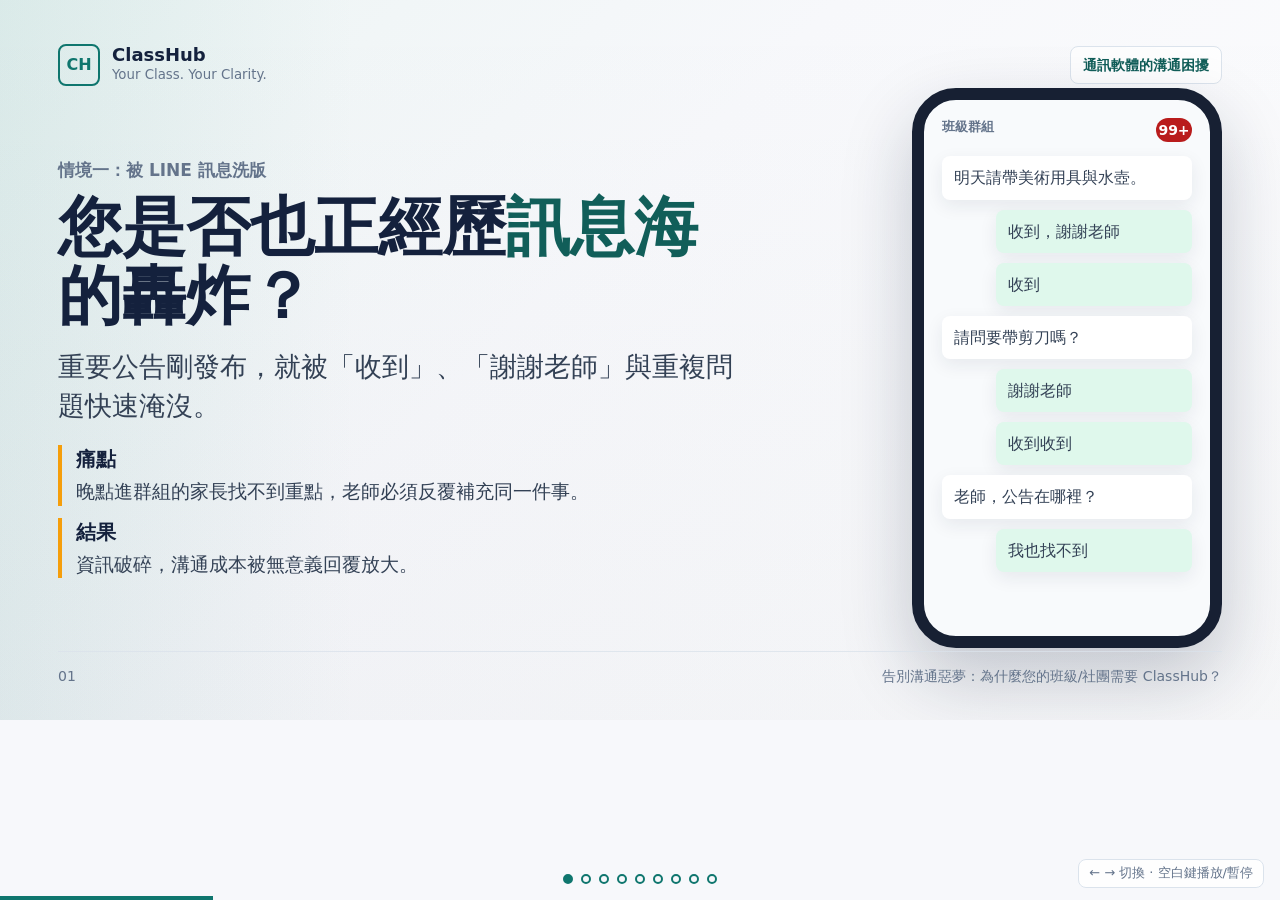
==== presentation.html @ 4fa7059f "add auto-play presentation slideshow (9 slides, 6s interval, keyboard + click nav)" ====
<!doctype html>
<html lang="zh-Hant">
  <head>
    <meta charset="utf-8" />
    <meta name="viewport" content="width=device-width, initial-scale=1" />
    <title>ClassHub Communication Simplified</title>
    <style>
      :root {
        color-scheme: light;
        --bg: #f7f8fb;
        --panel: #ffffff;
        --ink: #14213d;
        --muted: #64748b;
        --line: #dbe3ec;
        --brand: #0f766e;
        --brand-dark: #115e59;
        --brand-soft: #e8f3f1;
        --accent: #f59e0b;
        --danger: #b91c1c;
        --shadow: 0 18px 50px rgba(20, 33, 61, 0.10);
      }

      * {
        box-sizing: border-box;
      }

      html,
      body {
        margin: 0;
        background: var(--bg);
        color: var(--ink);
        font-family: "Noto Sans CJK TC", "Noto Sans TC", "Microsoft JhengHei", system-ui, sans-serif;
      }

      body {
        line-height: 1.45;
      }

      .deck {
        width: 100%;
      }

      .slide {
        position: relative;
        display: grid;
        grid-template-rows: auto 1fr auto;
        width: 100vw;
        min-height: 56.25vw;
        max-height: 100vh;
        aspect-ratio: 16 / 9;
        overflow: hidden;
        padding: 44px 58px 34px;
        background:
          linear-gradient(135deg, rgba(232, 243, 241, 0.78), rgba(247, 248, 251, 0.7) 42%, rgba(255, 255, 255, 0.72)),
          var(--bg);
        page-break-after: always;
      }

      .slide::before {
        content: "";
        position: absolute;
        inset: 0;
        pointer-events: none;
        background:
          linear-gradient(90deg, rgba(15, 118, 110, 0.08), transparent 28%),
          linear-gradient(180deg, transparent, rgba(20, 33, 61, 0.03));
      }

      .topbar,
      .footer,
      .content {
        position: relative;
        z-index: 1;
      }

      .topbar,
      .footer {
        display: flex;
        align-items: center;
        justify-content: space-between;
        gap: 20px;
      }

      .brand {
        display: inline-flex;
        align-items: center;
        gap: 12px;
      }

      .brand-mark {
        display: grid;
        width: 42px;
        height: 42px;
        place-items: center;
        border: 2px solid var(--brand);
        border-radius: 8px;
        color: var(--brand);
        font-weight: 850;
        letter-spacing: 0;
      }

      .brand-text strong,
      .brand-text small {
        display: block;
      }

      .brand-text strong {
        font-size: 18px;
        line-height: 1.05;
      }

      .brand-text small,
      .eyebrow,
      .footer,
      .muted {
        color: var(--muted);
      }

      .section-tag {
        border: 1px solid var(--line);
        border-radius: 8px;
        background: rgba(255, 255, 255, 0.76);
        padding: 8px 12px;
        color: var(--brand-dark);
        font-size: 14px;
        font-weight: 750;
      }

      .content {
        display: grid;
        grid-template-columns: minmax(0, 1fr) 430px;
        gap: 36px;
        align-items: center;
        min-height: 0;
      }

      .content.wide {
        grid-template-columns: 1fr;
      }

      .content.compare {
        grid-template-columns: 1fr;
        align-items: stretch;
      }

      h1,
      h2,
      h3,
      p {
        margin-top: 0;
      }

      h1,
      h2 {
        letter-spacing: 0;
      }

      h1 {
        max-width: 900px;
        margin-bottom: 16px;
        font-size: 64px;
        line-height: 1.08;
      }

      h2 {
        margin-bottom: 18px;
        font-size: 46px;
        line-height: 1.14;
      }

      h3 {
        margin-bottom: 12px;
        font-size: 24px;
      }

      p {
        margin-bottom: 18px;
        font-size: 24px;
      }

      .eyebrow {
        margin-bottom: 10px;
        font-size: 17px;
        font-weight: 850;
      }

      .lead {
        max-width: 780px;
        color: #334155;
        font-size: 27px;
      }

      .highlight {
        color: var(--brand-dark);
      }

      .panel {
        min-width: 0;
        border: 1px solid var(--line);
        border-radius: 8px;
        background: rgba(255, 255, 255, 0.94);
        box-shadow: var(--shadow);
      }

      .scenario {
        padding: 24px;
      }

      .scenario .label {
        display: inline-flex;
        margin-bottom: 14px;
        border-radius: 8px;
        background: var(--brand-soft);
        padding: 7px 10px;
        color: var(--brand-dark);
        font-size: 15px;
        font-weight: 800;
      }

      .pain-result {
        display: grid;
        gap: 12px;
        margin-top: 20px;
      }

      .pain-result div {
        border-left: 4px solid var(--accent);
        padding-left: 14px;
      }

      .pain-result strong {
        display: block;
        margin-bottom: 4px;
        color: var(--ink);
        font-size: 20px;
      }

      .pain-result span {
        color: #334155;
        font-size: 19px;
      }

      .phone {
        width: 310px;
        min-height: 560px;
        margin-left: auto;
        border: 12px solid #172033;
        border-radius: 44px;
        background: #f8fafc;
        box-shadow: 0 30px 70px rgba(20, 33, 61, 0.22);
        padding: 18px;
      }

      .phone-header {
        display: flex;
        justify-content: space-between;
        margin-bottom: 14px;
        color: var(--muted);
        font-size: 13px;
        font-weight: 750;
      }

      .chat-list,
      .classhub-feed {
        display: grid;
        gap: 10px;
      }

      .bubble {
        position: relative;
        border-radius: 8px;
        background: white;
        padding: 10px 12px;
        color: #334155;
        font-size: 16px;
        box-shadow: 0 6px 18px rgba(20, 33, 61, 0.08);
      }

      .bubble.reply {
        margin-left: 54px;
        background: #dff8ec;
      }

      .badge {
        display: inline-grid;
        min-width: 36px;
        height: 24px;
        place-items: center;
        border-radius: 999px;
        background: var(--danger);
        color: white;
        font-size: 14px;
        font-weight: 800;
      }

      .risk-board,
      .group-board,
      .solution-board {
        display: grid;
        gap: 14px;
      }

      .mini-card {
        border: 1px solid var(--line);
        border-radius: 8px;
        background: white;
        padding: 16px;
      }

      .mini-card strong {
        display: block;
        margin-bottom: 8px;
        font-size: 21px;
      }

      .mini-card span {
        color: #475569;
        font-size: 17px;
      }

      .wrong {
        border-color: rgba(185, 28, 28, 0.28);
        background: #fff7f7;
      }

      .right {
        border-color: rgba(15, 118, 110, 0.32);
        background: #f3fbfa;
      }

      .hub-ui {
        display: grid;
        gap: 12px;
        padding: 18px;
      }

      .status-strip,
      .tabs,
      .metrics {
        display: flex;
        gap: 8px;
        flex-wrap: wrap;
      }

      .pill,
      .tab {
        border: 1px solid var(--line);
        border-radius: 8px;
        background: white;
        padding: 8px 10px;
        color: var(--muted);
        font-size: 14px;
        font-weight: 750;
      }

      .tab.active,
      .pill.active {
        border-color: var(--brand);
        background: var(--brand);
        color: white;
      }

      .feed-item {
        border: 1px solid var(--line);
        border-radius: 8px;
        background: white;
        padding: 14px;
      }

      .feed-item .category {
        display: inline-flex;
        margin-bottom: 8px;
        border-radius: 8px;
        background: var(--brand-soft);
        padding: 4px 8px;
        color: var(--brand-dark);
        font-size: 13px;
        font-weight: 800;
      }

      .feed-item strong {
        display: block;
        margin-bottom: 6px;
        font-size: 19px;
      }

      .feed-item p {
        margin: 0;
        color: #475569;
        font-size: 16px;
      }

      .feature-grid {
        display: grid;
        grid-template-columns: repeat(3, minmax(0, 1fr));
        gap: 14px;
        margin-top: 22px;
      }

      .feature {
        min-height: 150px;
        border: 1px solid var(--line);
        border-radius: 8px;
        background: white;
        padding: 18px;
      }

      .feature strong {
        display: block;
        margin-bottom: 10px;
        color: var(--brand-dark);
        font-size: 22px;
      }

      .feature span {
        color: #475569;
        font-size: 18px;
      }

      .browser {
        padding: 14px;
      }

      .browser-bar {
        display: flex;
        align-items: center;
        gap: 8px;
        border-bottom: 1px solid var(--line);
        padding-bottom: 12px;
        color: var(--muted);
        font-size: 14px;
      }

      .dot {
        width: 10px;
        height: 10px;
        border-radius: 50%;
        background: var(--line);
      }

      .url {
        flex: 1;
        border-radius: 8px;
        background: var(--bg);
        padding: 7px 10px;
      }

      .browser-body {
        display: grid;
        grid-template-columns: 1fr 1fr;
        gap: 12px;
        padding-top: 14px;
      }

      .metric {
        border: 1px solid var(--line);
        border-radius: 8px;
        background: #fbfdff;
        padding: 14px;
      }

      .metric span {
        display: block;
        color: var(--muted);
        font-size: 14px;
      }

      .metric strong {
        display: block;
        margin-top: 4px;
        color: var(--ink);
        font-size: 25px;
      }

      .privacy-list {
        display: grid;
        gap: 14px;
        margin: 22px 0 0;
        padding: 0;
        list-style: none;
      }

      .privacy-list li {
        border: 1px solid var(--line);
        border-radius: 8px;
        background: white;
        padding: 15px 16px;
        color: #334155;
        font-size: 19px;
      }

      table {
        width: 100%;
        border-collapse: collapse;
        overflow: hidden;
        border: 1px solid var(--line);
        border-radius: 8px;
        background: white;
        box-shadow: var(--shadow);
      }

      th,
      td {
        border-bottom: 1px solid var(--line);
        padding: 16px 18px;
        text-align: left;
        vertical-align: top;
        font-size: 18px;
      }

      th {
        background: var(--brand-soft);
        color: var(--brand-dark);
        font-size: 19px;
      }

      tr:last-child td {
        border-bottom: 0;
      }

      td:first-child {
        width: 18%;
        color: var(--muted);
        font-weight: 800;
      }

      td:nth-child(2) {
        color: #7f1d1d;
      }

      td:nth-child(3) {
        color: var(--brand-dark);
        font-weight: 720;
      }

      .cta-panel {
        display: grid;
        grid-template-columns: 1fr 430px;
        gap: 28px;
        align-items: center;
        border: 1px solid var(--line);
        border-radius: 8px;
        background: white;
        padding: 32px;
        box-shadow: var(--shadow);
      }

      .url-card {
        border: 1px solid var(--line);
        border-radius: 8px;
        background: var(--bg);
        padding: 18px;
        color: var(--brand-dark);
        font-size: 19px;
        font-weight: 800;
        word-break: break-all;
      }

      .cta-list {
        display: grid;
        gap: 12px;
        margin: 0;
        padding: 0;
        list-style: none;
      }

      .cta-list li {
        border-left: 4px solid var(--brand);
        padding-left: 14px;
        font-size: 21px;
      }

      .footer {
        border-top: 1px solid rgba(219, 227, 236, 0.8);
        padding-top: 14px;
        font-size: 14px;
      }

      @page {
        size: 13.333in 7.5in;
        margin: 0;
      }

      @media print {
        html,
        body {
          width: 13.333in;
          height: 7.5in;
          background: white;
        }

        .slide {
          width: 13.333in;
          height: 7.5in;
          min-height: 0;
          max-height: none;
          break-after: page;
        }
      }
    </style>
    <style>
      /* Slideshow mode */
      body slideshow-active { }
      .slide {
        display: none;
      }
      .slide.active {
        display: grid;
      }
      .progress-bar {
        position: fixed;
        bottom: 0;
        left: 0;
        height: 4px;
        background: var(--brand);
        width: 0%;
        z-index: 999;
        transition: width 0.1s linear;
      }
      .nav-hint {
        position: fixed;
        bottom: 12px;
        right: 16px;
        z-index: 999;
        color: var(--muted);
        font-size: 13px;
        background: rgba(255,255,255,0.8);
        padding: 4px 10px;
        border-radius: 8px;
        border: 1px solid var(--line);
        opacity: 1;
        transition: opacity 2s;
      }
      .nav-hint.fade { opacity: 0; }
      .dot-nav {
        position: fixed;
        bottom: 16px;
        left: 50%;
        transform: translateX(-50%);
        display: flex;
        gap: 8px;
        z-index: 999;
      }
      .dot-nav button {
        width: 10px;
        height: 10px;
        border-radius: 50%;
        border: 2px solid var(--brand);
        background: transparent;
        cursor: pointer;
        padding: 0;
        transition: background 0.2s;
      }
      .dot-nav button.active {
        background: var(--brand);
      }
    </style>
  </head>
  <body>
    <main class="deck">
      <section class="slide">
        <header class="topbar">
          <div class="brand"><div class="brand-mark">CH</div><div class="brand-text"><strong>ClassHub</strong><small>Your Class. Your Clarity.</small></div></div>
          <div class="section-tag">通訊軟體的溝通困擾</div>
        </header>
        <div class="content">
          <div>
            <p class="eyebrow">情境一：被 LINE 訊息洗版</p>
            <h1>您是否也正經歷<span class="highlight">訊息海</span>的轟炸？</h1>
            <p class="lead">重要公告剛發布，就被「收到」、「謝謝老師」與重複問題快速淹沒。</p>
            <div class="pain-result">
              <div><strong>痛點</strong><span>晚點進群組的家長找不到重點，老師必須反覆補充同一件事。</span></div>
              <div><strong>結果</strong><span>資訊破碎，溝通成本被無意義回覆放大。</span></div>
            </div>
          </div>
          <aside class="phone">
            <div class="phone-header"><span>班級群組</span><span class="badge">99+</span></div>
            <div class="chat-list">
              <div class="bubble">明天請帶美術用具與水壺。</div>
              <div class="bubble reply">收到，謝謝老師</div>
              <div class="bubble reply">收到</div>
              <div class="bubble">請問要帶剪刀嗎？</div>
              <div class="bubble reply">謝謝老師</div>
              <div class="bubble reply">收到收到</div>
              <div class="bubble">老師，公告在哪裡？</div>
              <div class="bubble reply">我也找不到</div>
            </div>
          </aside>
        </div>
        <footer class="footer"><span>01</span><span>告別溝通惡夢：為什麼您的班級/社團需要 ClassHub？</span></footer>
      </section>

      <section class="slide">
        <header class="topbar">
          <div class="brand"><div class="brand-mark">CH</div><div class="brand-text"><strong>ClassHub</strong><small>For teachers, coaches, clubs</small></div></div>
          <div class="section-tag">Distress Scenario</div>
        </header>
        <div class="content">
          <div>
            <p class="eyebrow">情境二：發錯群組</p>
            <h2>尷尬與風險：<span class="highlight">發錯群組</span>的日常</h2>
            <p class="lead">同時管理多個班級或社團，一忙就可能把 A 班資訊送到 B 班群組。</p>
            <div class="pain-result">
              <div><strong>痛點</strong><span>學生隱私資訊、家長對話或活動細節被送到錯誤對象。</span></div>
              <div><strong>結果</strong><span>造成資訊外洩的尷尬，也可能引發家長不滿與信任危機。</span></div>
            </div>
          </div>
          <aside class="risk-board">
            <div class="mini-card wrong"><strong>A 班群組</strong><span>校外教學集合時間、學生回覆與注意事項。</span></div>
            <div class="mini-card wrong"><strong>B 班群組</strong><span>不該收到 A 班資訊，卻出現在訊息串中。</span></div>
            <div class="mini-card right"><strong>ClassHub 做法</strong><span>老師先選定班級，再發布到對應家長頁。</span></div>
          </aside>
        </div>
        <footer class="footer"><span>02</span><span>班級與社團溝通需要清楚的發布邊界</span></footer>
      </section>

      <section class="slide">
        <header class="topbar">
          <div class="brand"><div class="brand-mark">CH</div><div class="brand-text"><strong>ClassHub</strong><small>Simple communication hub</small></div></div>
          <div class="section-tag">Distress Scenario</div>
        </header>
        <div class="content">
          <div>
            <p class="eyebrow">情境三：一堆臨時群組</p>
            <h2>管理負荷：沒完沒了的<span class="highlight">臨時群組</span></h2>
            <p class="lead">暑期班、單次比賽、校外教學，每個活動都拉一個新群組，結束後又不敢刪。</p>
            <div class="pain-result">
              <div><strong>痛點</strong><span>聯絡人清單混亂，誰還在群組、誰該收到訊息都要人工判斷。</span></div>
              <div><strong>結果</strong><span>手機儲存空間與心理壓力一起增加，管理者越來越難維持秩序。</span></div>
            </div>
          </div>
          <aside class="group-board">
            <div class="mini-card"><strong>週六比賽群</strong><span>活動結束後仍留著，怕漏掉照片或家長問題。</span></div>
            <div class="mini-card"><strong>暑期營隊群</strong><span>成員不再相同，但過去訊息還卡在手機裡。</span></div>
            <div class="mini-card"><strong>校外教學群</strong><span>臨時通知變成長期負擔。</span></div>
          </aside>
        </div>
        <footer class="footer"><span>03</span><span>溝通工具不應變成管理者的第二份工作</span></footer>
      </section>

      <section class="slide">
        <header class="topbar">
          <div class="brand"><div class="brand-mark">CH</div><div class="brand-text"><strong>ClassHub</strong><small>Web-based contact book</small></div></div>
          <div class="section-tag">ClassHub 解決方案</div>
        </header>
        <div class="content">
          <div>
            <p class="eyebrow">什麼是 ClassHub？</p>
            <h2>更純粹的<span class="highlight">聯絡工具</span></h2>
            <p class="lead">專為老師、教練、社團設計的輕量級聯絡服務，集中發布公告、作業、提醒與圖片。</p>
            <div class="feature-grid">
              <div class="feature"><strong>公告</strong><span>把重點放在今日事項，不被聊天洗掉。</span></div>
              <div class="feature"><strong>圖片</strong><span>用權限控管的 API 讀取，預設 24 小時清理。</span></div>
              <div class="feature"><strong>家長頁</strong><span>家長透過瀏覽器查看，不需要安裝 App。</span></div>
            </div>
          </div>
          <aside class="panel hub-ui">
            <div class="status-strip"><span class="pill active">教師 已登入</span><span class="pill">家長 已啟用</span><span class="pill">限流 啟用</span></div>
            <div class="tabs"><span class="tab active">教師</span><span class="tab">家長</span><span class="tab">管理</span></div>
            <div class="feed-item"><span class="category">公告</span><strong>明日活動提醒</strong><p>請攜帶水壺、帽子與聯絡簿。</p></div>
            <div class="feed-item"><span class="category">作業</span><strong>閱讀紀錄</strong><p>完成第 12-15 頁，家長可在今日事項查看。</p></div>
          </aside>
        </div>
        <footer class="footer"><span>04</span><span>讓聯絡簿回歸本質：清楚、集中、可管理</span></footer>
      </section>

      <section class="slide">
        <header class="topbar">
          <div class="brand"><div class="brand-mark">CH</div><div class="brand-text"><strong>ClassHub</strong><small>RWD web service</small></div></div>
          <div class="section-tag">優勢一</div>
        </header>
        <div class="content">
          <div>
            <p class="eyebrow">免安裝、跨平台使用</p>
            <h2>不用 App，<span class="highlight">瀏覽器即開即看</span></h2>
            <p class="lead">ClassHub 是 RWD 網頁服務，不需要到 App Store 或 Google Play 下載安裝。</p>
            <div class="pain-result">
              <div><strong>無負擔</strong><span>手機、平板、電腦都能用瀏覽器開啟。</span></div>
              <div><strong>一致入口</strong><span>老師發布，家長到 ClassHub 家長頁查看今日訊息。</span></div>
            </div>
          </div>
          <aside class="panel browser">
            <div class="browser-bar"><span class="dot"></span><span class="dot"></span><span class="dot"></span><span class="url">apollo-muvi.github.io/classhub</span></div>
            <div class="browser-body">
              <div class="metric"><span>手機</span><strong>RWD</strong></div>
              <div class="metric"><span>平板</span><strong>OK</strong></div>
              <div class="metric"><span>電腦</span><strong>OK</strong></div>
              <div class="metric"><span>App 安裝</span><strong>不需要</strong></div>
            </div>
          </aside>
        </div>
        <footer class="footer"><span>05</span><span>不是手機 App，不提供系統層級推播</span></footer>
      </section>

      <section class="slide">
        <header class="topbar">
          <div class="brand"><div class="brand-mark">CH</div><div class="brand-text"><strong>ClassHub</strong><small>Clear daily feed</small></div></div>
          <div class="section-tag">優勢二</div>
        </header>
        <div class="content">
          <div>
            <p class="eyebrow">資訊井然有序</p>
            <h2>今日事項集中顯示，掌握<span class="highlight">發布狀況</span></h2>
            <p class="lead">老師在網頁發布訊息，家長透過專屬頁面查看，不再被閒聊洗版。</p>
            <div class="pain-result">
              <div><strong>結構化發布</strong><span>公告、作業、提醒、活動與圖片放在同一個清楚版面。</span></div>
              <div><strong>管理透明</strong><span>老師能集中查看今日提醒、圖片與確認狀態。</span></div>
            </div>
          </div>
          <aside class="panel hub-ui">
            <div class="metrics"><div class="metric"><span>貼文</span><strong>8</strong></div><div class="metric"><span>收件人</span><strong>42</strong></div><div class="metric"><span>已確認</span><strong>31</strong></div></div>
            <div class="feed-item"><span class="category">活動</span><strong>週五戶外課</strong><p>請確認孩子是否已備妥雨具與水壺。</p></div>
            <div class="feed-item"><span class="category">繳費</span><strong>材料費提醒</strong><p>請於本週五前完成繳交。</p></div>
          </aside>
        </div>
        <footer class="footer"><span>06</span><span>重點訊息有固定位置，家長不用在群組中翻找</span></footer>
      </section>

      <section class="slide">
        <header class="topbar">
          <div class="brand"><div class="brand-mark">CH</div><div class="brand-text"><strong>ClassHub</strong><small>Privacy by minimization</small></div></div>
          <div class="section-tag">優勢三</div>
        </header>
        <div class="content">
          <div>
            <p class="eyebrow">資料安全與隱私最小化</p>
            <h2>能不收就不收，能短留就<span class="highlight">不長留</span></h2>
            <p class="lead">ClassHub 採取資料最小化設計，不強制要求真實姓名，可用稱呼或代號代替。</p>
            <ul class="privacy-list">
              <li>圖片由系統控管存取權限，不提供公開原始附件網址。</li>
              <li>教師上傳圖片預設保留 24 小時，到期後停止顯示並清理。</li>
              <li>避免收集不必要資料，重要內容由使用者自行備份。</li>
            </ul>
          </div>
          <aside class="panel hub-ui">
            <div class="mini-card right"><strong>稱呼或代號</strong><span>小安、A01、週六初階班皆可使用。</span></div>
            <div class="mini-card right"><strong>權限檢查</strong><span>依登入身分與家長綁定關係檢查圖片存取。</span></div>
            <div class="mini-card right"><strong>資料到期</strong><span>聯絡簿與圖片應有清楚保留與刪除規則。</span></div>
          </aside>
        </div>
        <footer class="footer"><span>07</span><span>免費服務更需要明確限制與安全邊界</span></footer>
      </section>

      <section class="slide">
        <header class="topbar">
          <div class="brand"><div class="brand-mark">CH</div><div class="brand-text"><strong>ClassHub</strong><small>LINE vs ClassHub</small></div></div>
          <div class="section-tag">使用體驗對比</div>
        </header>
        <div class="content compare">
          <div>
            <p class="eyebrow">LINE vs. ClassHub</p>
            <h2>使用體驗大對決</h2>
            <table>
              <thead><tr><th>比較項目</th><th>LINE 群組</th><th>ClassHub</th></tr></thead>
              <tbody>
                <tr><td>訊息呈現</td><td>混亂洗版，重要公告容易丟失。</td><td>集中顯示，今日事項一目了然。</td></tr>
                <tr><td>安裝需求</td><td>必須安裝 App，且佔用空間。</td><td>免安裝，瀏覽器即開即看。</td></tr>
                <tr><td>成員管理</td><td>需手動拉群，容易加錯人。</td><td>採申請審核制，班級與家長關係更清楚。</td></tr>
                <tr><td>資料隱私</td><td>成員可互看資訊，圖片長期留在對話中。</td><td>資料最小化，圖片自動清理且權限控管。</td></tr>
              </tbody>
            </table>
          </div>
        </div>
        <footer class="footer"><span>08</span><span>ClassHub 不是替代所有通訊軟體，而是把聯絡簿流程獨立出來</span></footer>
      </section>

      <section class="slide">
        <header class="topbar">
          <div class="brand"><div class="brand-mark">CH</div><div class="brand-text"><strong>ClassHub</strong><small>Apply for free access</small></div></div>
          <div class="section-tag">立即開始</div>
        </header>
        <div class="content wide">
          <div class="cta-panel">
            <div>
              <p class="eyebrow">申請免費使用 ClassHub</p>
              <h2>開始您的<span class="highlight">簡單溝通</span>之旅</h2>
              <ul class="cta-list">
                <li><strong>免費申請：</strong>目前提供免費方案，供實際教學、班級與社團情境使用。</li>
                <li><strong>快速上手：</strong>提供操作手冊與 Demo 影片，降低學習門檻。</li>
                <li><strong>清楚限制：</strong>每日服務時間 06:00-22:00，非緊急通知管道。</li>
              </ul>
            </div>
            <div>
              <div class="url-card">apollo-muvi.github.io/classhub/</div>
              <p class="muted" style="margin: 14px 0 0; font-size: 18px;">申請採審核制。請勿在申請階段提供學生名單、家長名單或不必要個資。</p>
            </div>
          </div>
        </div>
        <footer class="footer"><span>09</span><span>ClassHub | Your Class. Your Clarity.</span></footer>
      </section>
    </main>
    <div class="progress-bar" id="progressBar"></div>
    <div class="nav-hint" id="navHint">← → 切換 · 空白鍵播放/暫停</div>
    <div class="dot-nav" id="dotNav"></div>
    <script>
      (function() {
        var slides = document.querySelectorAll('.slide');
        var current = 0;
        var playing = true;
        var DURATION = 6000; // ms per slide
        var timer = null;
        var progressTimer = null;
        var progressStart = 0;

        // Build dot nav
        var dotNav = document.getElementById('dotNav');
        slides.forEach(function(_, i) {
          var btn = document.createElement('button');
          btn.addEventListener('click', function() { goTo(i); play(); });
          dotNav.appendChild(btn);
        });

        // Hide nav hint after 4s
        setTimeout(function() {
          document.getElementById('navHint').classList.add('fade');
        }, 4000);

        function show(idx) {
          slides.forEach(function(s, i) {
            s.classList.toggle('active', i === idx);
          });
          dotNav.querySelectorAll('button').forEach(function(d, i) {
            d.classList.toggle('active', i === idx);
          });
          current = idx;
        }

        function goTo(idx) {
          current = (idx + slides.length) % slides.length;
          show(current);
          resetProgress();
        }

        function next() { goTo(current + 1); }
        function prev() { goTo(current - 1); }

        function play() {
          if (timer) clearInterval(timer);
          if (progressTimer) clearInterval(progressTimer);
          playing = true;
          resetProgress();
          timer = setInterval(next, DURATION);
        }

        function pause() {
          playing = false;
          if (timer) clearInterval(timer);
          if (progressTimer) clearInterval(progressTimer);
        }

        function resetProgress() {
          var bar = document.getElementById('progressBar');
          progressStart = Date.now();
          if (progressTimer) clearInterval(progressTimer);
          progressTimer = setInterval(function() {
            if (!playing) return;
            var elapsed = Date.now() - progressStart;
            var pct = Math.min(elapsed / DURATION * 100, 100);
            bar.style.width = pct + '%';
          }, 50);
        }

        // Keyboard
        document.addEventListener('keydown', function(e) {
          if (e.key === 'ArrowRight' || e.key === ' ') {
            e.preventDefault();
            if (e.key === ' ' && !playing) { play(); return; }
            next(); play();
          } else if (e.key === 'ArrowLeft') {
            prev(); play();
          } else if (e.key === 'p' || e.key === 'P') {
            playing ? pause() : play();
          }
        });

        // Click left/right half to navigate
        document.addEventListener('click', function(e) {
          if (e.target.closest('button, a, .dot-nav')) return;
          if (e.clientX < window.innerWidth / 2) { prev(); } else { next(); }
          play();
        });

        // Init
        show(0);
        play();
      })();
    </script>
  </body>
</html>
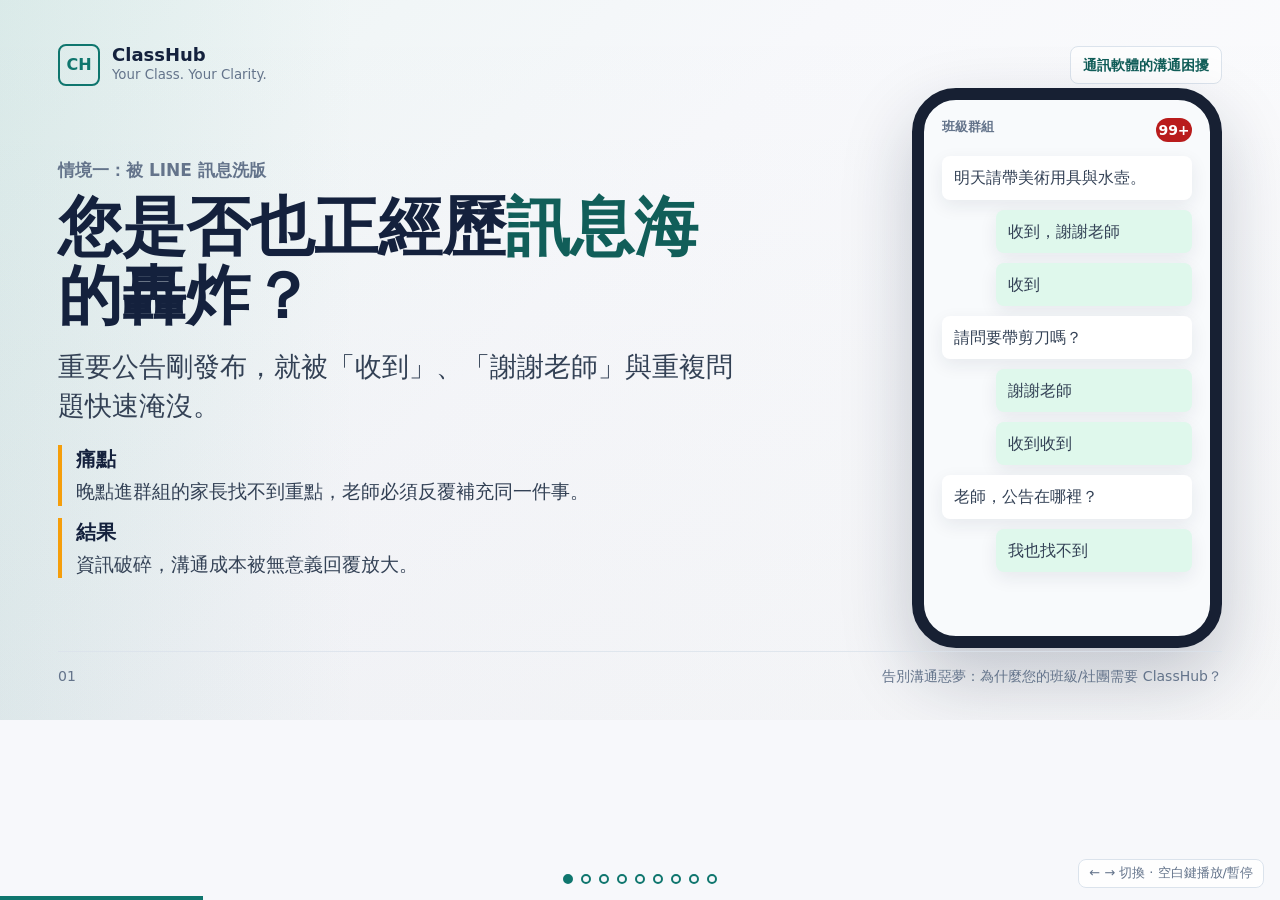
==== commit b734743b: "chore: add mobile RWD to presentation.html - Two breakpoints: 768px (tablet/phone) and 380px (small " ====
--- a/presentation.html
+++ b/presentation.html
@@ -574,6 +574,93 @@
         border-top: 1px solid rgba(219, 227, 236, 0.8);
         padding-top: 14px;
         font-size: 14px;
+      }
+
+      /* ── Mobile RWD ── */
+      @media (max-width: 768px) {
+        .slide {
+          aspect-ratio: auto;
+          min-height: auto;
+          max-height: none;
+          padding: 24px 18px 20px;
+        }
+
+        h1 { font-size: 32px; }
+        h2 { font-size: 26px; }
+        h3 { font-size: 19px; }
+        p  { font-size: 17px; margin-bottom: 12px; }
+
+        .lead { font-size: 18px; max-width: 100%; }
+        .eyebrow { font-size: 15px; }
+
+        .topbar { gap: 10px; flex-wrap: wrap; }
+        .brand-mark { width: 34px; height: 34px; font-size: 14px; }
+        .brand-text strong { font-size: 15px; }
+        .brand-text small { font-size: 12px; }
+        .section-tag { font-size: 12px; padding: 6px 8px; }
+
+        .content {
+          grid-template-columns: 1fr;
+          gap: 16px;
+        }
+        .content.compare { gap: 14px; }
+
+        .phone {
+          width: 100%;
+          max-width: 300px;
+          min-height: 0;
+          margin: 0 auto;
+          border-width: 8px;
+          border-radius: 32px;
+        }
+
+        .scenario { padding: 14px; }
+        .pain-result strong { font-size: 16px; }
+        .pain-result span { font-size: 15px; }
+
+        .mini-card { padding: 12px; }
+        .mini-card strong { font-size: 16px; }
+        .mini-card span { font-size: 14px; }
+
+        .feature-grid {
+          grid-template-columns: 1fr;
+          gap: 10px;
+          margin-top: 14px;
+        }
+        .feature { min-height: 0; padding: 14px; }
+        .feature strong { font-size: 17px; }
+        .feature span { font-size: 15px; }
+
+        .feed-item { padding: 10px; }
+        .feed-item strong { font-size: 16px; }
+        .feed-item p { font-size: 14px; }
+
+        .hub-ui { padding: 12px; gap: 8px; }
+        .browser-body { grid-template-columns: 1fr; }
+        .metric strong { font-size: 19px; }
+
+        .privacy-list li { font-size: 15px; padding: 12px; }
+
+        table { font-size: 14px; }
+        th, td { padding: 10px 8px; font-size: 14px; }
+        th { font-size: 15px; }
+
+        .cta-panel {
+          grid-template-columns: 1fr;
+          padding: 18px;
+          gap: 16px;
+        }
+        .cta-list li { font-size: 16px; }
+        .url-card { font-size: 15px; }
+
+        .footer { font-size: 12px; flex-wrap: wrap; gap: 6px; }
+      }
+
+      @media (max-width: 380px) {
+        .slide { padding: 18px 12px 16px; }
+        h1 { font-size: 26px; }
+        h2 { font-size: 22px; }
+        .brand-text small { display: none; }
       }
 
       @page {
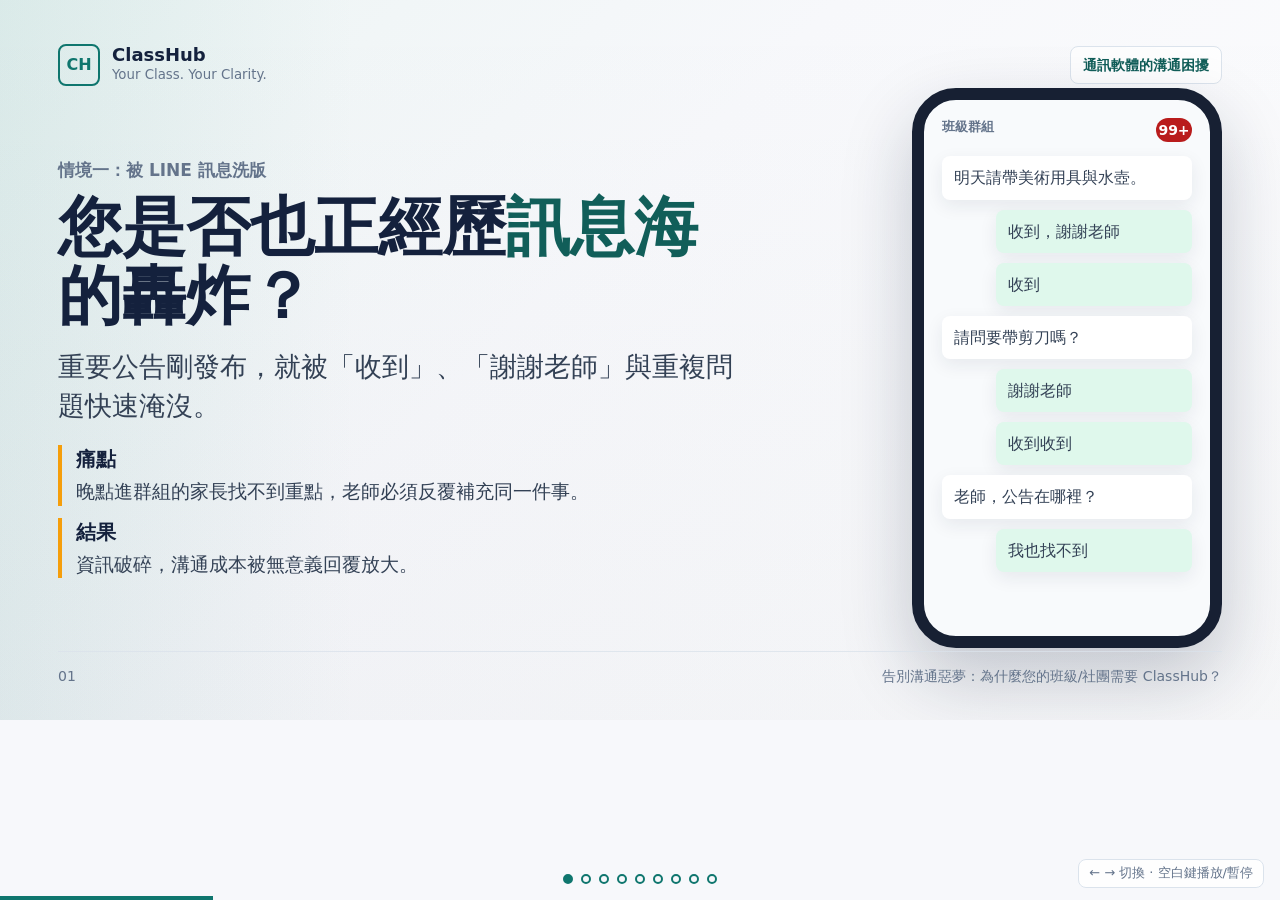
==== commit 3c514f1b: "Add SEO metadata and crawl discovery" ====
--- a/presentation.html
+++ b/presentation.html
@@ -3,7 +3,44 @@
   <head>
     <meta charset="utf-8" />
     <meta name="viewport" content="width=device-width, initial-scale=1" />
-    <title>ClassHub Communication Simplified</title>
+    <title>ClassHub 線上簡報：班級與社團聯絡更簡單</title>
+    <meta
+      name="description"
+      content="ClassHub 線上簡報，說明班級與社團聯絡常見痛點、老師發布訊息與家長手機瀏覽器查看今日事項的流程。"
+    />
+    <meta name="robots" content="index, follow" />
+    <link rel="canonical" href="https://apollo-muvi.github.io/classhub/presentation.html" />
+    <meta property="og:type" content="article" />
+    <meta property="og:locale" content="zh_TW" />
+    <meta property="og:site_name" content="ClassHub" />
+    <meta property="og:title" content="ClassHub 線上簡報：班級與社團聯絡更簡單" />
+    <meta
+      property="og:description"
+      content="了解 ClassHub 如何協助老師、教練與社團集中發布公告、作業、提醒與家長通知。"
+    />
+    <meta property="og:url" content="https://apollo-muvi.github.io/classhub/presentation.html" />
+    <meta name="twitter:card" content="summary" />
+    <meta name="twitter:title" content="ClassHub 線上簡報：班級與社團聯絡更簡單" />
+    <meta
+      name="twitter:description"
+      content="ClassHub 線上簡報，說明班級與社團聯絡常見痛點與家長手機查看流程。"
+    />
+    <script type="application/ld+json">
+      {
+        "@context": "https://schema.org",
+        "@type": "PresentationDigitalDocument",
+        "name": "ClassHub 線上簡報：班級與社團聯絡更簡單",
+        "url": "https://apollo-muvi.github.io/classhub/presentation.html",
+        "description": "ClassHub 線上簡報，說明班級與社團聯絡常見痛點、老師發布訊息與家長手機瀏覽器查看今日事項的流程。",
+        "inLanguage": "zh-Hant",
+        "about": {
+          "@type": "SoftwareApplication",
+          "name": "ClassHub",
+          "applicationCategory": "EducationalApplication",
+          "operatingSystem": "Web"
+        }
+      }
+    </script>
     <style>
       :root {
         color-scheme: light;
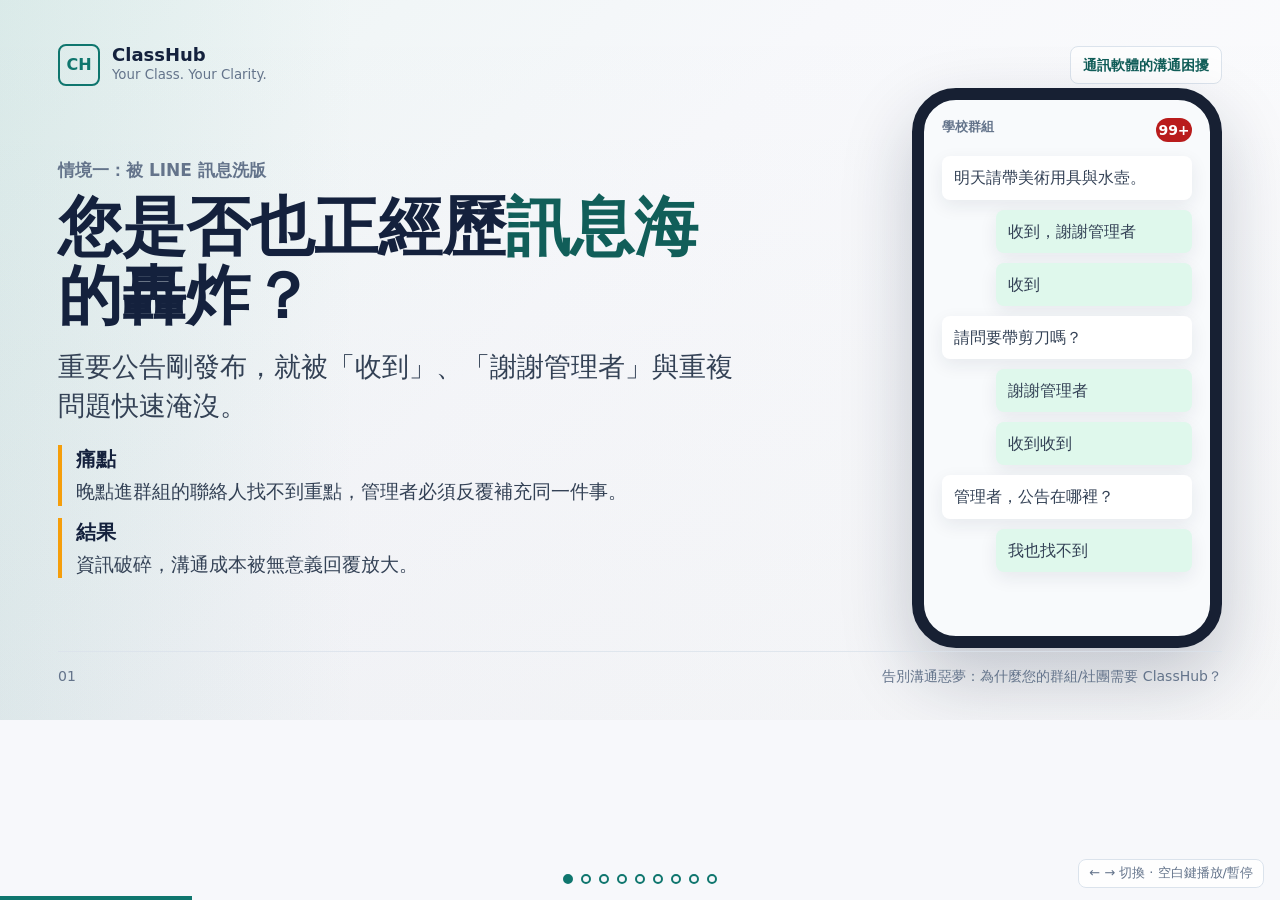
==== commit e5b4fd2f: "docs: rename vocabulary to groups/members/contacts Align public docs with product UI (PR #43): - 班級→" ====
--- a/presentation.html
+++ b/presentation.html
@@ -3,35 +3,35 @@
   <head>
     <meta charset="utf-8" />
     <meta name="viewport" content="width=device-width, initial-scale=1" />
-    <title>ClassHub 線上簡報：班級與社團聯絡更簡單</title>
+    <title>ClassHub 線上簡報：群組聯絡更簡單</title>
     <meta
       name="description"
-      content="ClassHub 線上簡報，說明班級與社團聯絡常見痛點、老師發布訊息與家長手機瀏覽器查看今日事項的流程。"
+      content="ClassHub 線上簡報，說明群組聯絡常見痛點、管理者發布訊息與聯絡人手機瀏覽器查看今日事項的流程。"
     />
     <meta name="robots" content="index, follow" />
     <link rel="canonical" href="https://apollo-muvi.github.io/classhub/presentation.html" />
     <meta property="og:type" content="article" />
     <meta property="og:locale" content="zh_TW" />
     <meta property="og:site_name" content="ClassHub" />
-    <meta property="og:title" content="ClassHub 線上簡報：班級與社團聯絡更簡單" />
+    <meta property="og:title" content="ClassHub 線上簡報：群組聯絡更簡單" />
     <meta
       property="og:description"
-      content="了解 ClassHub 如何協助老師、教練與社團集中發布公告、作業、提醒與家長通知。"
+      content="了解 ClassHub 如何協助管理者、教練與社團集中發布公告、作業、提醒與聯絡人通知。"
     />
     <meta property="og:url" content="https://apollo-muvi.github.io/classhub/presentation.html" />
     <meta name="twitter:card" content="summary" />
-    <meta name="twitter:title" content="ClassHub 線上簡報：班級與社團聯絡更簡單" />
+    <meta name="twitter:title" content="ClassHub 線上簡報：群組聯絡更簡單" />
     <meta
       name="twitter:description"
-      content="ClassHub 線上簡報，說明班級與社團聯絡常見痛點與家長手機查看流程。"
+      content="ClassHub 線上簡報，說明群組聯絡常見痛點與聯絡人手機查看流程。"
     />
     <script type="application/ld+json">
       {
         "@context": "https://schema.org",
         "@type": "PresentationDigitalDocument",
-        "name": "ClassHub 線上簡報：班級與社團聯絡更簡單",
+        "name": "ClassHub 線上簡報：群組聯絡更簡單",
         "url": "https://apollo-muvi.github.io/classhub/presentation.html",
-        "description": "ClassHub 線上簡報，說明班級與社團聯絡常見痛點、老師發布訊息與家長手機瀏覽器查看今日事項的流程。",
+        "description": "ClassHub 線上簡報，說明群組聯絡常見痛點、管理者發布訊息與聯絡人手機瀏覽器查看今日事項的流程。",
         "inLanguage": "zh-Hant",
         "about": {
           "@type": "SoftwareApplication",
@@ -791,27 +791,27 @@
           <div>
             <p class="eyebrow">情境一：被 LINE 訊息洗版</p>
             <h1>您是否也正經歷<span class="highlight">訊息海</span>的轟炸？</h1>
-            <p class="lead">重要公告剛發布，就被「收到」、「謝謝老師」與重複問題快速淹沒。</p>
+            <p class="lead">重要公告剛發布，就被「收到」、「謝謝管理者」與重複問題快速淹沒。</p>
             <div class="pain-result">
-              <div><strong>痛點</strong><span>晚點進群組的家長找不到重點，老師必須反覆補充同一件事。</span></div>
+              <div><strong>痛點</strong><span>晚點進群組的聯絡人找不到重點，管理者必須反覆補充同一件事。</span></div>
               <div><strong>結果</strong><span>資訊破碎，溝通成本被無意義回覆放大。</span></div>
             </div>
           </div>
           <aside class="phone">
-            <div class="phone-header"><span>班級群組</span><span class="badge">99+</span></div>
+            <div class="phone-header"><span>學校群組</span><span class="badge">99+</span></div>
             <div class="chat-list">
               <div class="bubble">明天請帶美術用具與水壺。</div>
-              <div class="bubble reply">收到，謝謝老師</div>
+              <div class="bubble reply">收到，謝謝管理者</div>
               <div class="bubble reply">收到</div>
               <div class="bubble">請問要帶剪刀嗎？</div>
-              <div class="bubble reply">謝謝老師</div>
+              <div class="bubble reply">謝謝管理者</div>
               <div class="bubble reply">收到收到</div>
-              <div class="bubble">老師，公告在哪裡？</div>
+              <div class="bubble">管理者，公告在哪裡？</div>
               <div class="bubble reply">我也找不到</div>
             </div>
           </aside>
         </div>
-        <footer class="footer"><span>01</span><span>告別溝通惡夢：為什麼您的班級/社團需要 ClassHub？</span></footer>
+        <footer class="footer"><span>01</span><span>告別溝通惡夢：為什麼您的群組/社團需要 ClassHub？</span></footer>
       </section>
 
       <section class="slide">
@@ -823,19 +823,19 @@
           <div>
             <p class="eyebrow">情境二：發錯群組</p>
             <h2>尷尬與風險：<span class="highlight">發錯群組</span>的日常</h2>
-            <p class="lead">同時管理多個班級或社團，一忙就可能把 A 班資訊送到 B 班群組。</p>
+            <p class="lead">同時管理多個群組或社團，一忙就可能把 A 群資訊送到 B 群。</p>
             <div class="pain-result">
-              <div><strong>痛點</strong><span>學生隱私資訊、家長對話或活動細節被送到錯誤對象。</span></div>
-              <div><strong>結果</strong><span>造成資訊外洩的尷尬，也可能引發家長不滿與信任危機。</span></div>
+              <div><strong>痛點</strong><span>成員隱私資訊、聯絡人對話或活動細節被送到錯誤對象。</span></div>
+              <div><strong>結果</strong><span>造成資訊外洩的尷尬，也可能引發聯絡人不滿與信任危機。</span></div>
             </div>
           </div>
           <aside class="risk-board">
-            <div class="mini-card wrong"><strong>A 班群組</strong><span>校外教學集合時間、學生回覆與注意事項。</span></div>
-            <div class="mini-card wrong"><strong>B 班群組</strong><span>不該收到 A 班資訊，卻出現在訊息串中。</span></div>
-            <div class="mini-card right"><strong>ClassHub 做法</strong><span>老師先選定班級，再發布到對應家長頁。</span></div>
+            <div class="mini-card wrong"><strong>A 群</strong><span>校外教學集合時間、成員回覆與注意事項。</span></div>
+            <div class="mini-card wrong"><strong>B 群</strong><span>不該收到 A 群資訊，卻出現在訊息串中。</span></div>
+            <div class="mini-card right"><strong>ClassHub 做法</strong><span>管理者先選定群組，再發布到對應聯絡人頁。</span></div>
           </aside>
         </div>
-        <footer class="footer"><span>02</span><span>班級與社團溝通需要清楚的發布邊界</span></footer>
+        <footer class="footer"><span>02</span><span>群組與社團溝通需要清楚的發布邊界</span></footer>
       </section>
 
       <section class="slide">
@@ -854,7 +854,7 @@
             </div>
           </div>
           <aside class="group-board">
-            <div class="mini-card"><strong>週六比賽群</strong><span>活動結束後仍留著，怕漏掉照片或家長問題。</span></div>
+            <div class="mini-card"><strong>週六比賽群</strong><span>活動結束後仍留著，怕漏掉照片或聯絡人問題。</span></div>
             <div class="mini-card"><strong>暑期營隊群</strong><span>成員不再相同，但過去訊息還卡在手機裡。</span></div>
             <div class="mini-card"><strong>校外教學群</strong><span>臨時通知變成長期負擔。</span></div>
           </aside>
@@ -871,18 +871,18 @@
           <div>
             <p class="eyebrow">什麼是 ClassHub？</p>
             <h2>更純粹的<span class="highlight">聯絡工具</span></h2>
-            <p class="lead">專為老師、教練、社團設計的輕量級聯絡服務，集中發布公告、作業、提醒與圖片。</p>
+            <p class="lead">專為管理者、教練、社團設計的輕量級聯絡服務，集中發布公告、作業、提醒與圖片。</p>
             <div class="feature-grid">
               <div class="feature"><strong>公告</strong><span>把重點放在今日事項，不被聊天洗掉。</span></div>
               <div class="feature"><strong>圖片</strong><span>用權限控管的 API 讀取，預設 24 小時清理。</span></div>
-              <div class="feature"><strong>家長頁</strong><span>家長透過瀏覽器查看，不需要安裝 App。</span></div>
+              <div class="feature"><strong>聯絡人頁</strong><span>聯絡人透過瀏覽器查看，不需要安裝 App。</span></div>
             </div>
           </div>
           <aside class="panel hub-ui">
-            <div class="status-strip"><span class="pill active">教師 已登入</span><span class="pill">家長 已啟用</span><span class="pill">限流 啟用</span></div>
-            <div class="tabs"><span class="tab active">教師</span><span class="tab">家長</span><span class="tab">管理</span></div>
+            <div class="status-strip"><span class="pill active">管理者 已登入</span><span class="pill">聯絡人 已啟用</span><span class="pill">限流 啟用</span></div>
+            <div class="tabs"><span class="tab active">管理者</span><span class="tab">聯絡人</span><span class="tab">管理</span></div>
             <div class="feed-item"><span class="category">公告</span><strong>明日活動提醒</strong><p>請攜帶水壺、帽子與聯絡簿。</p></div>
-            <div class="feed-item"><span class="category">作業</span><strong>閱讀紀錄</strong><p>完成第 12-15 頁，家長可在今日事項查看。</p></div>
+            <div class="feed-item"><span class="category">作業</span><strong>閱讀紀錄</strong><p>完成第 12-15 頁，聯絡人可在今日事項查看。</p></div>
           </aside>
         </div>
         <footer class="footer"><span>04</span><span>讓聯絡簿回歸本質：清楚、集中、可管理</span></footer>
@@ -900,7 +900,7 @@
             <p class="lead">ClassHub 是 RWD 網頁服務，不需要到 App Store 或 Google Play 下載安裝。</p>
             <div class="pain-result">
               <div><strong>無負擔</strong><span>手機、平板、電腦都能用瀏覽器開啟。</span></div>
-              <div><strong>一致入口</strong><span>老師發布，家長到 ClassHub 家長頁查看今日訊息。</span></div>
+              <div><strong>一致入口</strong><span>管理者發布，聯絡人到 ClassHub 聯絡人頁查看今日訊息。</span></div>
             </div>
           </div>
           <aside class="panel browser">
@@ -925,10 +925,10 @@
           <div>
             <p class="eyebrow">資訊井然有序</p>
             <h2>今日事項集中顯示，掌握<span class="highlight">發布狀況</span></h2>
-            <p class="lead">老師在網頁發布訊息，家長透過專屬頁面查看，不再被閒聊洗版。</p>
+            <p class="lead">管理者在網頁發布訊息，聯絡人透過專屬頁面查看，不再被閒聊洗版。</p>
             <div class="pain-result">
               <div><strong>結構化發布</strong><span>公告、作業、提醒、活動與圖片放在同一個清楚版面。</span></div>
-              <div><strong>管理透明</strong><span>老師能集中查看今日提醒、圖片與確認狀態。</span></div>
+              <div><strong>管理透明</strong><span>管理者能集中查看今日提醒、圖片與確認狀態。</span></div>
             </div>
           </div>
           <aside class="panel hub-ui">
@@ -937,7 +937,7 @@
             <div class="feed-item"><span class="category">繳費</span><strong>材料費提醒</strong><p>請於本週五前完成繳交。</p></div>
           </aside>
         </div>
-        <footer class="footer"><span>06</span><span>重點訊息有固定位置，家長不用在群組中翻找</span></footer>
+        <footer class="footer"><span>06</span><span>重點訊息有固定位置，聯絡人不用在群組中翻找</span></footer>
       </section>
 
       <section class="slide">
@@ -952,13 +952,13 @@
             <p class="lead">ClassHub 採取資料最小化設計，不強制要求真實姓名，可用稱呼或代號代替。</p>
             <ul class="privacy-list">
               <li>圖片由系統控管存取權限，不提供公開原始附件網址。</li>
-              <li>教師上傳圖片預設保留 24 小時，到期後停止顯示並清理。</li>
+              <li>管理者上傳圖片預設保留 24 小時，到期後停止顯示並清理。</li>
               <li>避免收集不必要資料，重要內容由使用者自行備份。</li>
             </ul>
           </div>
           <aside class="panel hub-ui">
             <div class="mini-card right"><strong>稱呼或代號</strong><span>小安、A01、週六初階班皆可使用。</span></div>
-            <div class="mini-card right"><strong>權限檢查</strong><span>依登入身分與家長綁定關係檢查圖片存取。</span></div>
+            <div class="mini-card right"><strong>權限檢查</strong><span>依登入身分與聯絡人綁定關係檢查圖片存取。</span></div>
             <div class="mini-card right"><strong>資料到期</strong><span>聯絡簿與圖片應有清楚保留與刪除規則。</span></div>
           </aside>
         </div>
@@ -979,7 +979,7 @@
               <tbody>
                 <tr><td>訊息呈現</td><td>混亂洗版，重要公告容易丟失。</td><td>集中顯示，今日事項一目了然。</td></tr>
                 <tr><td>安裝需求</td><td>必須安裝 App，且佔用空間。</td><td>免安裝，瀏覽器即開即看。</td></tr>
-                <tr><td>成員管理</td><td>需手動拉群，容易加錯人。</td><td>採申請審核制，班級與家長關係更清楚。</td></tr>
+                <tr><td>成員管理</td><td>需手動拉群，容易加錯人。</td><td>採申請審核制，群組與聯絡人關係更清楚。</td></tr>
                 <tr><td>資料隱私</td><td>成員可互看資訊，圖片長期留在對話中。</td><td>資料最小化，圖片自動清理且權限控管。</td></tr>
               </tbody>
             </table>
@@ -999,14 +999,14 @@
               <p class="eyebrow">申請免費使用 ClassHub</p>
               <h2>開始您的<span class="highlight">簡單溝通</span>之旅</h2>
               <ul class="cta-list">
-                <li><strong>免費申請：</strong>目前提供免費方案，供實際教學、班級與社團情境使用。</li>
+                <li><strong>免費申請：</strong>目前提供免費方案，供實際教學、群組與社團情境使用。</li>
                 <li><strong>快速上手：</strong>提供操作手冊與 Demo 影片，降低學習門檻。</li>
                 <li><strong>清楚限制：</strong>每日服務時間 06:00-22:00，非緊急通知管道。</li>
               </ul>
             </div>
             <div>
               <div class="url-card">apollo-muvi.github.io/classhub/</div>
-              <p class="muted" style="margin: 14px 0 0; font-size: 18px;">申請採審核制。請勿在申請階段提供學生名單、家長名單或不必要個資。</p>
+              <p class="muted" style="margin: 14px 0 0; font-size: 18px;">申請採審核制。請勿在申請階段提供成員名單、聯絡人名單或不必要個資。</p>
             </div>
           </div>
         </div>
